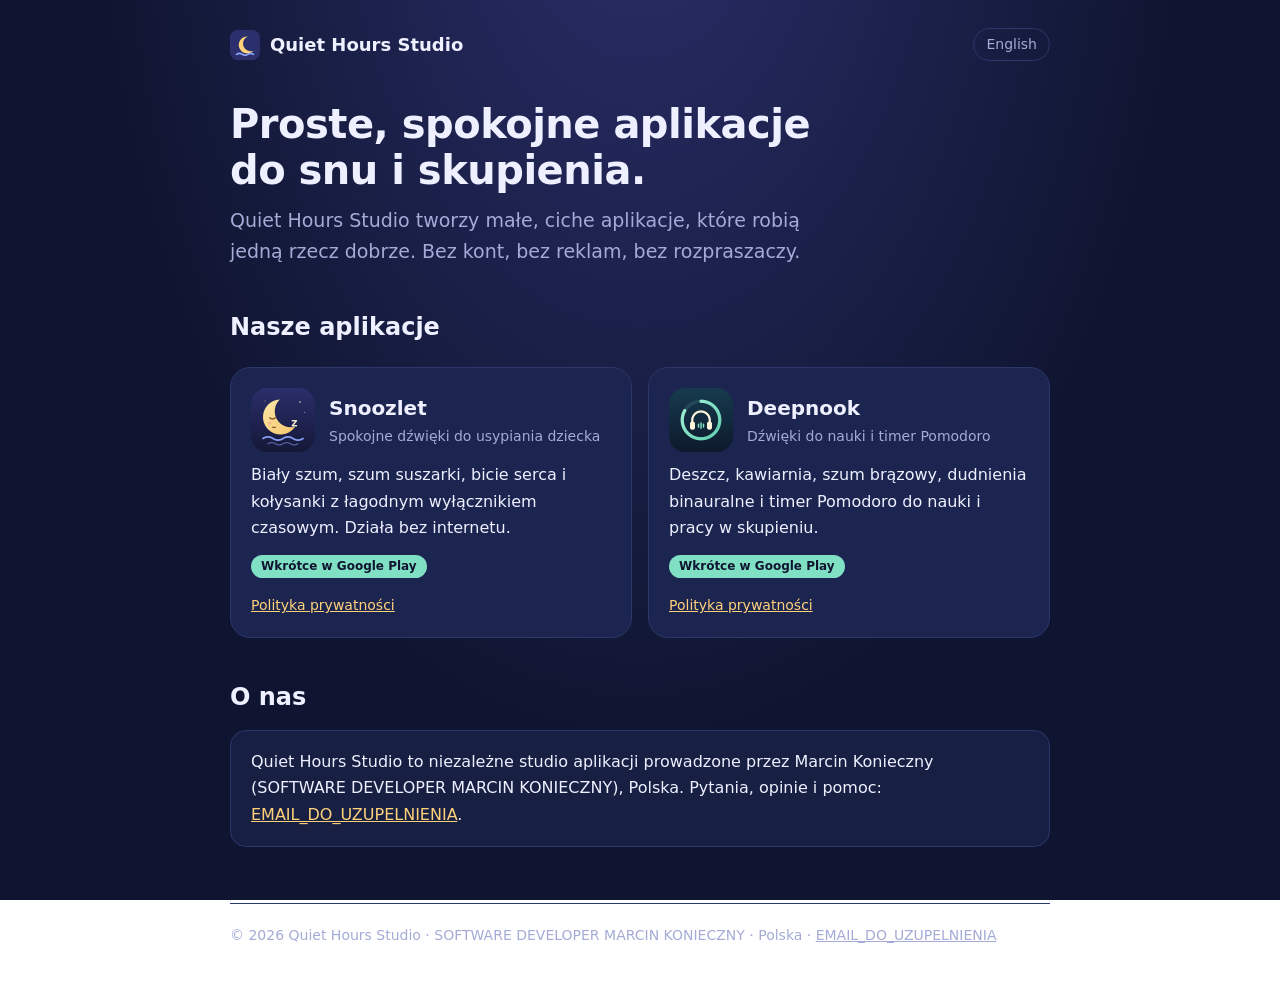
==== pl.html @ 29d7ed3e "Strona Quiet Hours Studio i polityki prywatności Snoozlet i Deepnook Co-Authored-By: Claude Opus 5.5" ====
<!DOCTYPE html>
<html lang="pl"><head><meta charset="utf-8"><meta name="viewport" content="width=device-width, initial-scale=1">
<title>Quiet Hours Studio – aplikacje do snu i skupienia</title><meta name="description" content="Quiet Hours Studio – calm, simple apps for sleep and focus.">
<link rel="icon" href="assets/favicon.png"><link rel="stylesheet" href="style.css"></head>
<body><div class="wrap">
<nav><a class="brand" href="pl.html"><svg width="30" height="30" viewBox="0 0 64 64" aria-hidden="true"><rect width="64" height="64" rx="16" fill="#2b2f6b"/><path d="M38 14a18 18 0 1 0 12 30A15 15 0 0 1 38 14z" fill="#ffd27a"/><path d="M14 52q6-4 12 0t12 0t12 0" fill="none" stroke="#8fa6ff" stroke-width="3.5" stroke-linecap="round"/></svg>Quiet Hours Studio</a><span class="sp"></span><a class="lang" href="index.html">English</a></nav>
<h1>Proste, spokojne aplikacje<br>do snu i skupienia.</h1>
<p class="lead">Quiet Hours Studio tworzy małe, ciche aplikacje, które robią jedną rzecz dobrze. Bez kont, bez reklam, bez rozpraszaczy.</p>
<h2>Nasze aplikacje</h2><div class="apps"><div class="app"><div class="top"><img src="assets/snoozlet.png" alt="">
<div><h3>Snoozlet</h3><p class="tag">Spokojne dźwięki do usypiania dziecka</p></div></div>
<p>Biały szum, szum suszarki, bicie serca i kołysanki z łagodnym wyłącznikiem czasowym. Działa bez internetu.</p>
<div><span class="badge">Wkrótce w Google Play</span></div>
<div class="links"><a href="privacy/snoozlet.html#pl">Polityka prywatności</a></div></div><div class="app"><div class="top"><img src="assets/deepnook.png" alt="">
<div><h3>Deepnook</h3><p class="tag">Dźwięki do nauki i timer Pomodoro</p></div></div>
<p>Deszcz, kawiarnia, szum brązowy, dudnienia binauralne i timer Pomodoro do nauki i pracy w skupieniu.</p>
<div><span class="badge">Wkrótce w Google Play</span></div>
<div class="links"><a href="privacy/deepnook.html#pl">Polityka prywatności</a></div></div></div>
<h2>O nas</h2><div class="box"><p style="margin:0">Quiet Hours Studio to niezależne studio aplikacji prowadzone przez Marcin Konieczny (SOFTWARE DEVELOPER MARCIN KONIECZNY), Polska. Pytania, opinie i pomoc: <a href="mailto:EMAIL_DO_UZUPELNIENIA">EMAIL_DO_UZUPELNIENIA</a>.</p></div>
<footer>© 2026 Quiet Hours Studio · SOFTWARE DEVELOPER MARCIN KONIECZNY · Polska · <a href="mailto:EMAIL_DO_UZUPELNIENIA">EMAIL_DO_UZUPELNIENIA</a></footer>
</div></body></html>
---- style.css ----
:root{--bg:#0f1530;--bg2:#171f42;--card:#1c2550;--txt:#eef0ff;--muted:#a3abd6;--accent:#ffd27a;--mint:#7fe0c3;--line:#2c376a}
*{box-sizing:border-box}html{-webkit-text-size-adjust:100%}
body{margin:0;font:16px/1.65 system-ui,-apple-system,"Segoe UI",Roboto,sans-serif;color:var(--txt);background:radial-gradient(ellipse at 50% -20%,#2b2f6b 0%,var(--bg) 60%) fixed}
a{color:var(--accent)}a:hover{opacity:.85}
.wrap{max-width:860px;margin:0 auto;padding:28px 20px 60px}
nav{display:flex;align-items:center;gap:12px;margin-bottom:40px}
nav .brand{display:flex;align-items:center;gap:10px;color:var(--txt);text-decoration:none;font-weight:800;font-size:18px}
nav .sp{flex:1}nav .lang{color:var(--muted);text-decoration:none;font-size:14px;border:1px solid var(--line);border-radius:99px;padding:4px 12px}
h1{font-size:40px;line-height:1.15;margin:0 0 12px;letter-spacing:-.5px}
h2{font-size:24px;margin:40px 0 12px}h3{font-size:18px;margin:28px 0 6px}
.lead{color:var(--muted);font-size:19px;max-width:620px;margin:0}
.apps{display:grid;grid-template-columns:repeat(auto-fit,minmax(260px,1fr));gap:16px;margin-top:20px}
.app{background:var(--card);border:1px solid var(--line);border-radius:20px;padding:20px;display:flex;flex-direction:column;gap:10px}
.app .top{display:flex;gap:14px;align-items:center}
.app img{width:64px;height:64px;border-radius:16px}
.app h3{margin:0;font-size:20px}.app .tag{color:var(--muted);font-size:14px;margin:0}
.app p{margin:0}.app .links{display:flex;gap:14px;flex-wrap:wrap;font-size:14px;margin-top:auto;padding-top:6px}
.badge{display:inline-block;font-size:12px;font-weight:700;color:#0f1530;background:var(--mint);border-radius:99px;padding:2px 10px}
.box{background:var(--bg2);border:1px solid var(--line);border-radius:16px;padding:18px 20px}
.legal{max-width:720px}.legal li{margin:4px 0}.legal p,.legal li{color:#dfe3ff}
.muted{color:var(--muted)}
footer{margin-top:56px;padding-top:20px;border-top:1px solid var(--line);color:var(--muted);font-size:14px}
footer a{color:var(--muted)}
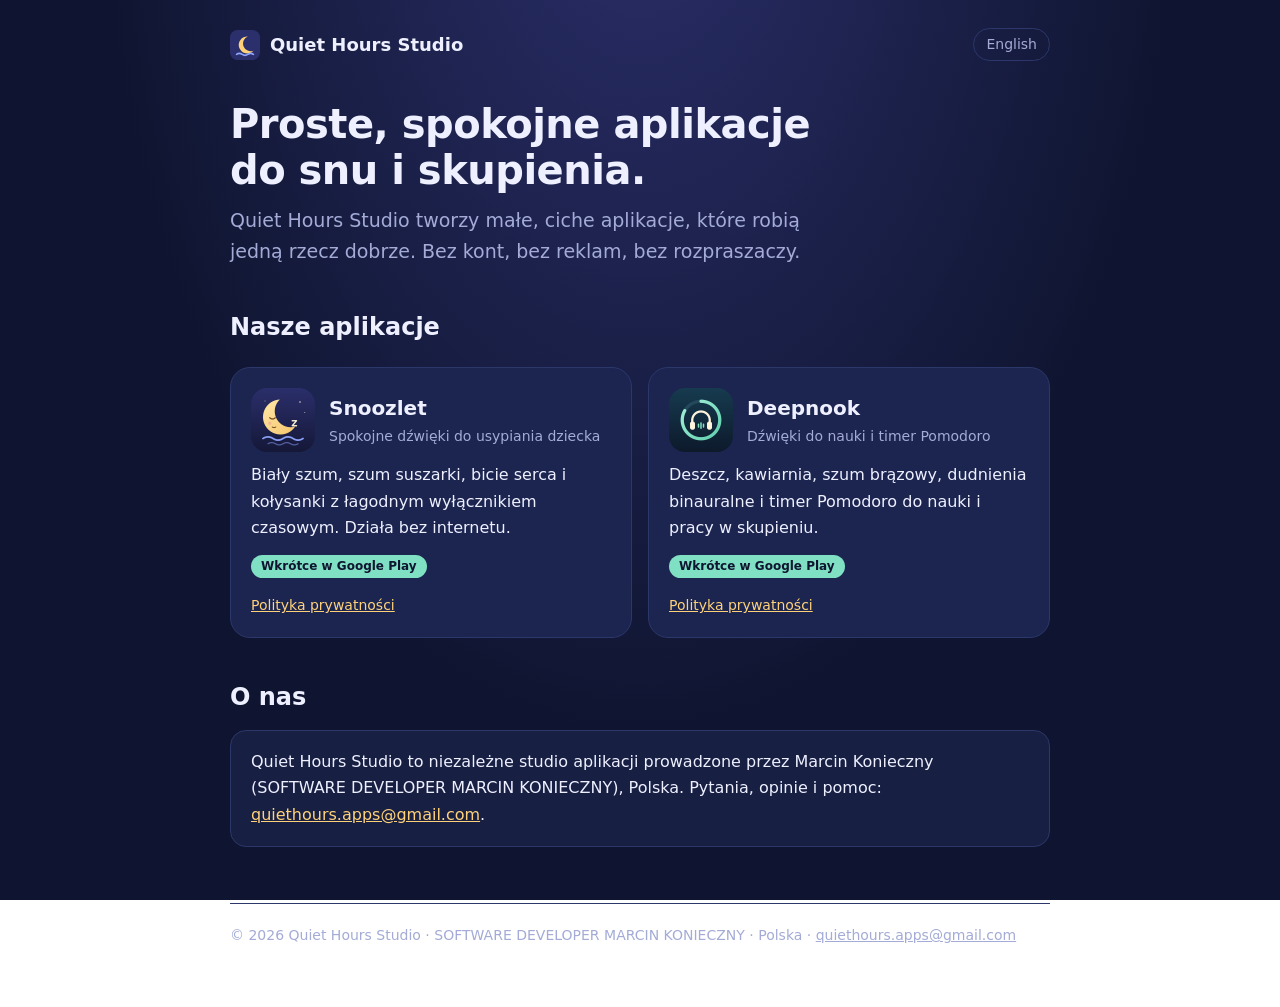
==== commit 81064fee: "Mail kontaktowy: quiethours.apps@gmail.com Co-Authored-By: Claude Opus 5.5 <noreply@anthropic.com> C" ====
--- a/pl.html
+++ b/pl.html
@@ -15,6 +15,6 @@
 <p>Deszcz, kawiarnia, szum brązowy, dudnienia binauralne i timer Pomodoro do nauki i pracy w skupieniu.</p>
 <div><span class="badge">Wkrótce w Google Play</span></div>
 <div class="links"><a href="privacy/deepnook.html#pl">Polityka prywatności</a></div></div></div>
-<h2>O nas</h2><div class="box"><p style="margin:0">Quiet Hours Studio to niezależne studio aplikacji prowadzone przez Marcin Konieczny (SOFTWARE DEVELOPER MARCIN KONIECZNY), Polska. Pytania, opinie i pomoc: <a href="mailto:EMAIL_DO_UZUPELNIENIA">EMAIL_DO_UZUPELNIENIA</a>.</p></div>
-<footer>© 2026 Quiet Hours Studio · SOFTWARE DEVELOPER MARCIN KONIECZNY · Polska · <a href="mailto:EMAIL_DO_UZUPELNIENIA">EMAIL_DO_UZUPELNIENIA</a></footer>
+<h2>O nas</h2><div class="box"><p style="margin:0">Quiet Hours Studio to niezależne studio aplikacji prowadzone przez Marcin Konieczny (SOFTWARE DEVELOPER MARCIN KONIECZNY), Polska. Pytania, opinie i pomoc: <a href="mailto:quiethours.apps@gmail.com">quiethours.apps@gmail.com</a>.</p></div>
+<footer>© 2026 Quiet Hours Studio · SOFTWARE DEVELOPER MARCIN KONIECZNY · Polska · <a href="mailto:quiethours.apps@gmail.com">quiethours.apps@gmail.com</a></footer>
 </div></body></html>
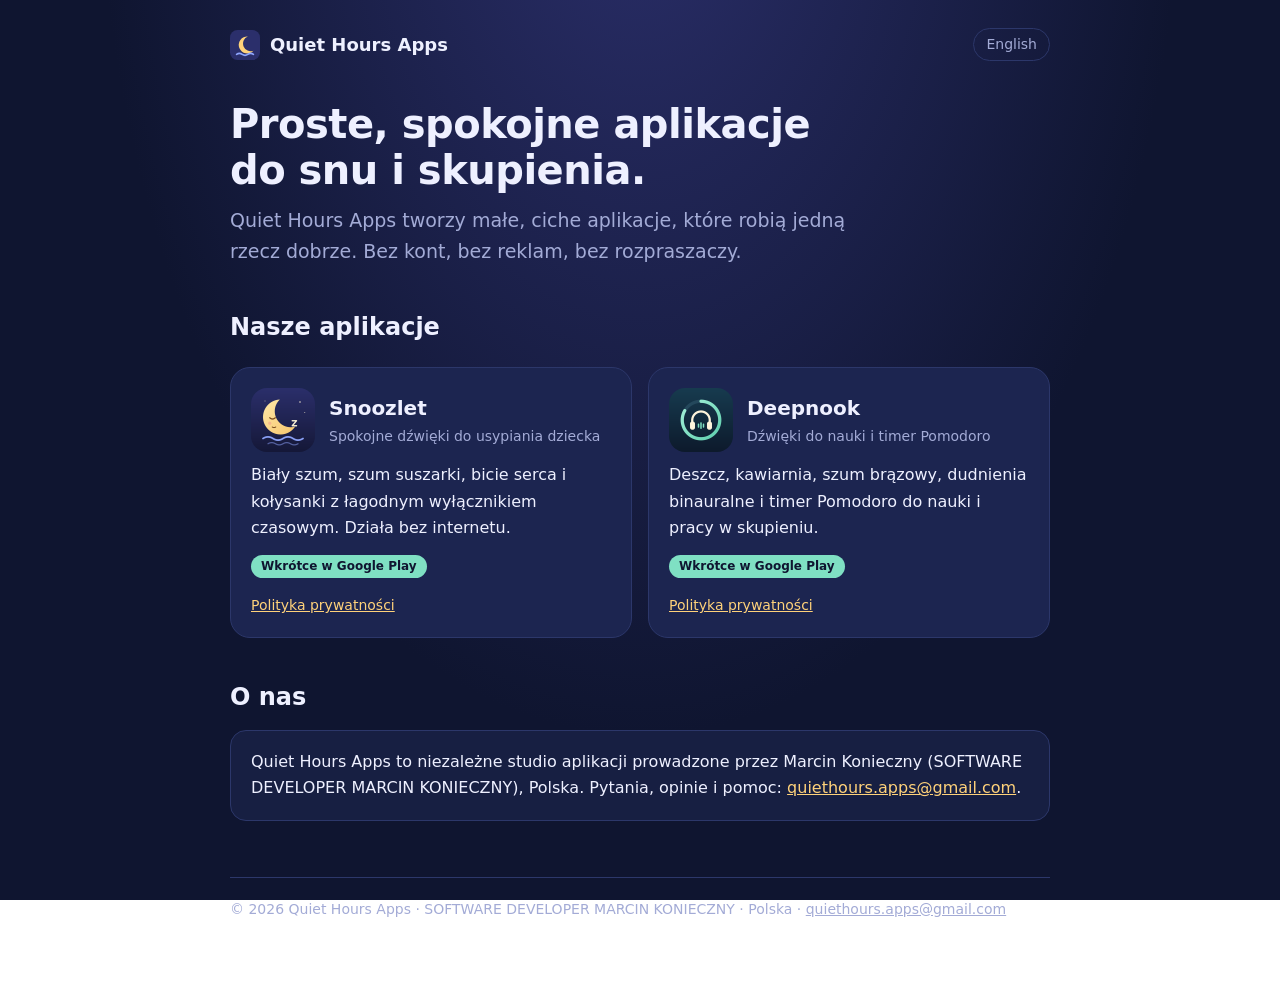
==== commit bb0e53b9: "Nazwa dewelopera: Quiet Hours Apps Co-Authored-By: Claude Opus 5.5 <noreply@anthropic.com> Claude-Se" ====
--- a/pl.html
+++ b/pl.html
@@ -1,11 +1,11 @@
 <!DOCTYPE html>
 <html lang="pl"><head><meta charset="utf-8"><meta name="viewport" content="width=device-width, initial-scale=1">
-<title>Quiet Hours Studio – aplikacje do snu i skupienia</title><meta name="description" content="Quiet Hours Studio – calm, simple apps for sleep and focus.">
+<title>Quiet Hours Apps – aplikacje do snu i skupienia</title><meta name="description" content="Quiet Hours Apps – calm, simple apps for sleep and focus.">
 <link rel="icon" href="assets/favicon.png"><link rel="stylesheet" href="style.css"></head>
 <body><div class="wrap">
-<nav><a class="brand" href="pl.html"><svg width="30" height="30" viewBox="0 0 64 64" aria-hidden="true"><rect width="64" height="64" rx="16" fill="#2b2f6b"/><path d="M38 14a18 18 0 1 0 12 30A15 15 0 0 1 38 14z" fill="#ffd27a"/><path d="M14 52q6-4 12 0t12 0t12 0" fill="none" stroke="#8fa6ff" stroke-width="3.5" stroke-linecap="round"/></svg>Quiet Hours Studio</a><span class="sp"></span><a class="lang" href="index.html">English</a></nav>
+<nav><a class="brand" href="pl.html"><svg width="30" height="30" viewBox="0 0 64 64" aria-hidden="true"><rect width="64" height="64" rx="16" fill="#2b2f6b"/><path d="M38 14a18 18 0 1 0 12 30A15 15 0 0 1 38 14z" fill="#ffd27a"/><path d="M14 52q6-4 12 0t12 0t12 0" fill="none" stroke="#8fa6ff" stroke-width="3.5" stroke-linecap="round"/></svg>Quiet Hours Apps</a><span class="sp"></span><a class="lang" href="index.html">English</a></nav>
 <h1>Proste, spokojne aplikacje<br>do snu i skupienia.</h1>
-<p class="lead">Quiet Hours Studio tworzy małe, ciche aplikacje, które robią jedną rzecz dobrze. Bez kont, bez reklam, bez rozpraszaczy.</p>
+<p class="lead">Quiet Hours Apps tworzy małe, ciche aplikacje, które robią jedną rzecz dobrze. Bez kont, bez reklam, bez rozpraszaczy.</p>
 <h2>Nasze aplikacje</h2><div class="apps"><div class="app"><div class="top"><img src="assets/snoozlet.png" alt="">
 <div><h3>Snoozlet</h3><p class="tag">Spokojne dźwięki do usypiania dziecka</p></div></div>
 <p>Biały szum, szum suszarki, bicie serca i kołysanki z łagodnym wyłącznikiem czasowym. Działa bez internetu.</p>
@@ -15,6 +15,6 @@
 <p>Deszcz, kawiarnia, szum brązowy, dudnienia binauralne i timer Pomodoro do nauki i pracy w skupieniu.</p>
 <div><span class="badge">Wkrótce w Google Play</span></div>
 <div class="links"><a href="privacy/deepnook.html#pl">Polityka prywatności</a></div></div></div>
-<h2>O nas</h2><div class="box"><p style="margin:0">Quiet Hours Studio to niezależne studio aplikacji prowadzone przez Marcin Konieczny (SOFTWARE DEVELOPER MARCIN KONIECZNY), Polska. Pytania, opinie i pomoc: <a href="mailto:quiethours.apps@gmail.com">quiethours.apps@gmail.com</a>.</p></div>
-<footer>© 2026 Quiet Hours Studio · SOFTWARE DEVELOPER MARCIN KONIECZNY · Polska · <a href="mailto:quiethours.apps@gmail.com">quiethours.apps@gmail.com</a></footer>
+<h2>O nas</h2><div class="box"><p style="margin:0">Quiet Hours Apps to niezależne studio aplikacji prowadzone przez Marcin Konieczny (SOFTWARE DEVELOPER MARCIN KONIECZNY), Polska. Pytania, opinie i pomoc: <a href="mailto:quiethours.apps@gmail.com">quiethours.apps@gmail.com</a>.</p></div>
+<footer>© 2026 Quiet Hours Apps · SOFTWARE DEVELOPER MARCIN KONIECZNY · Polska · <a href="mailto:quiethours.apps@gmail.com">quiethours.apps@gmail.com</a></footer>
 </div></body></html>
